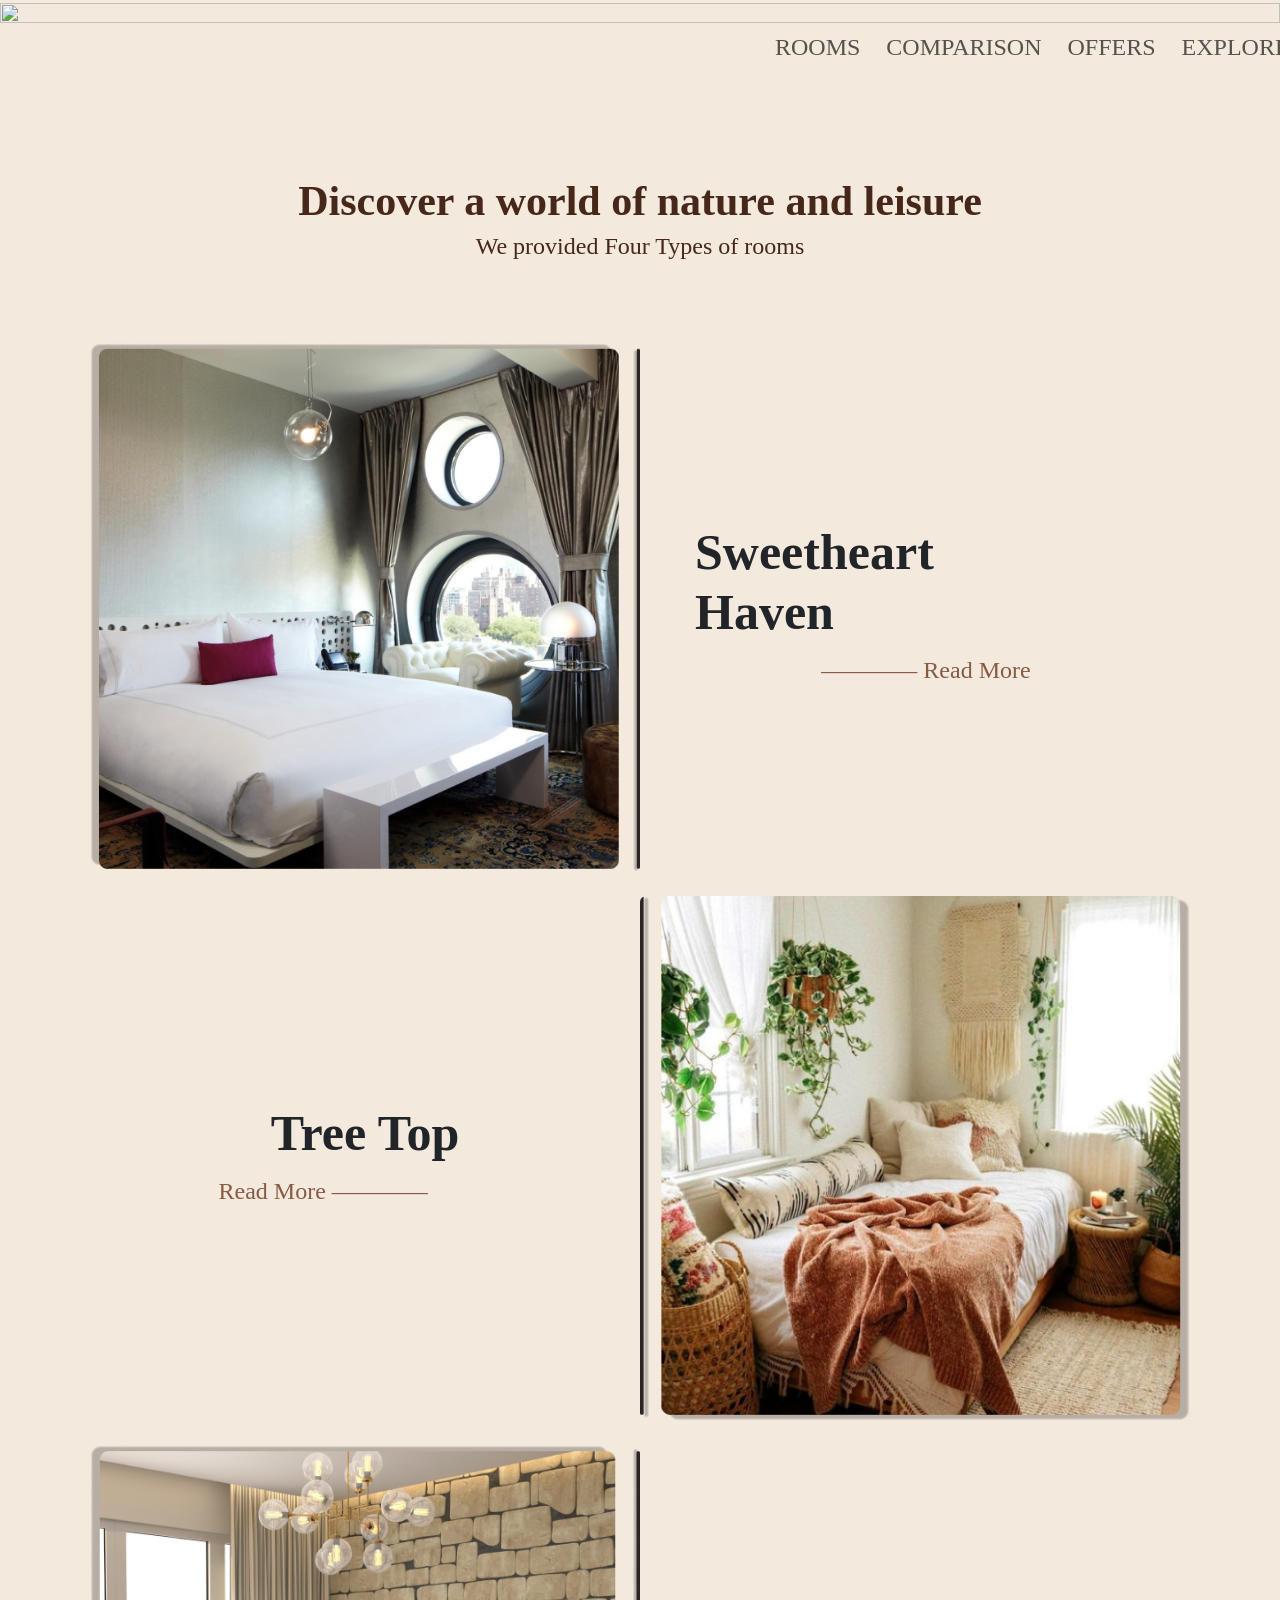
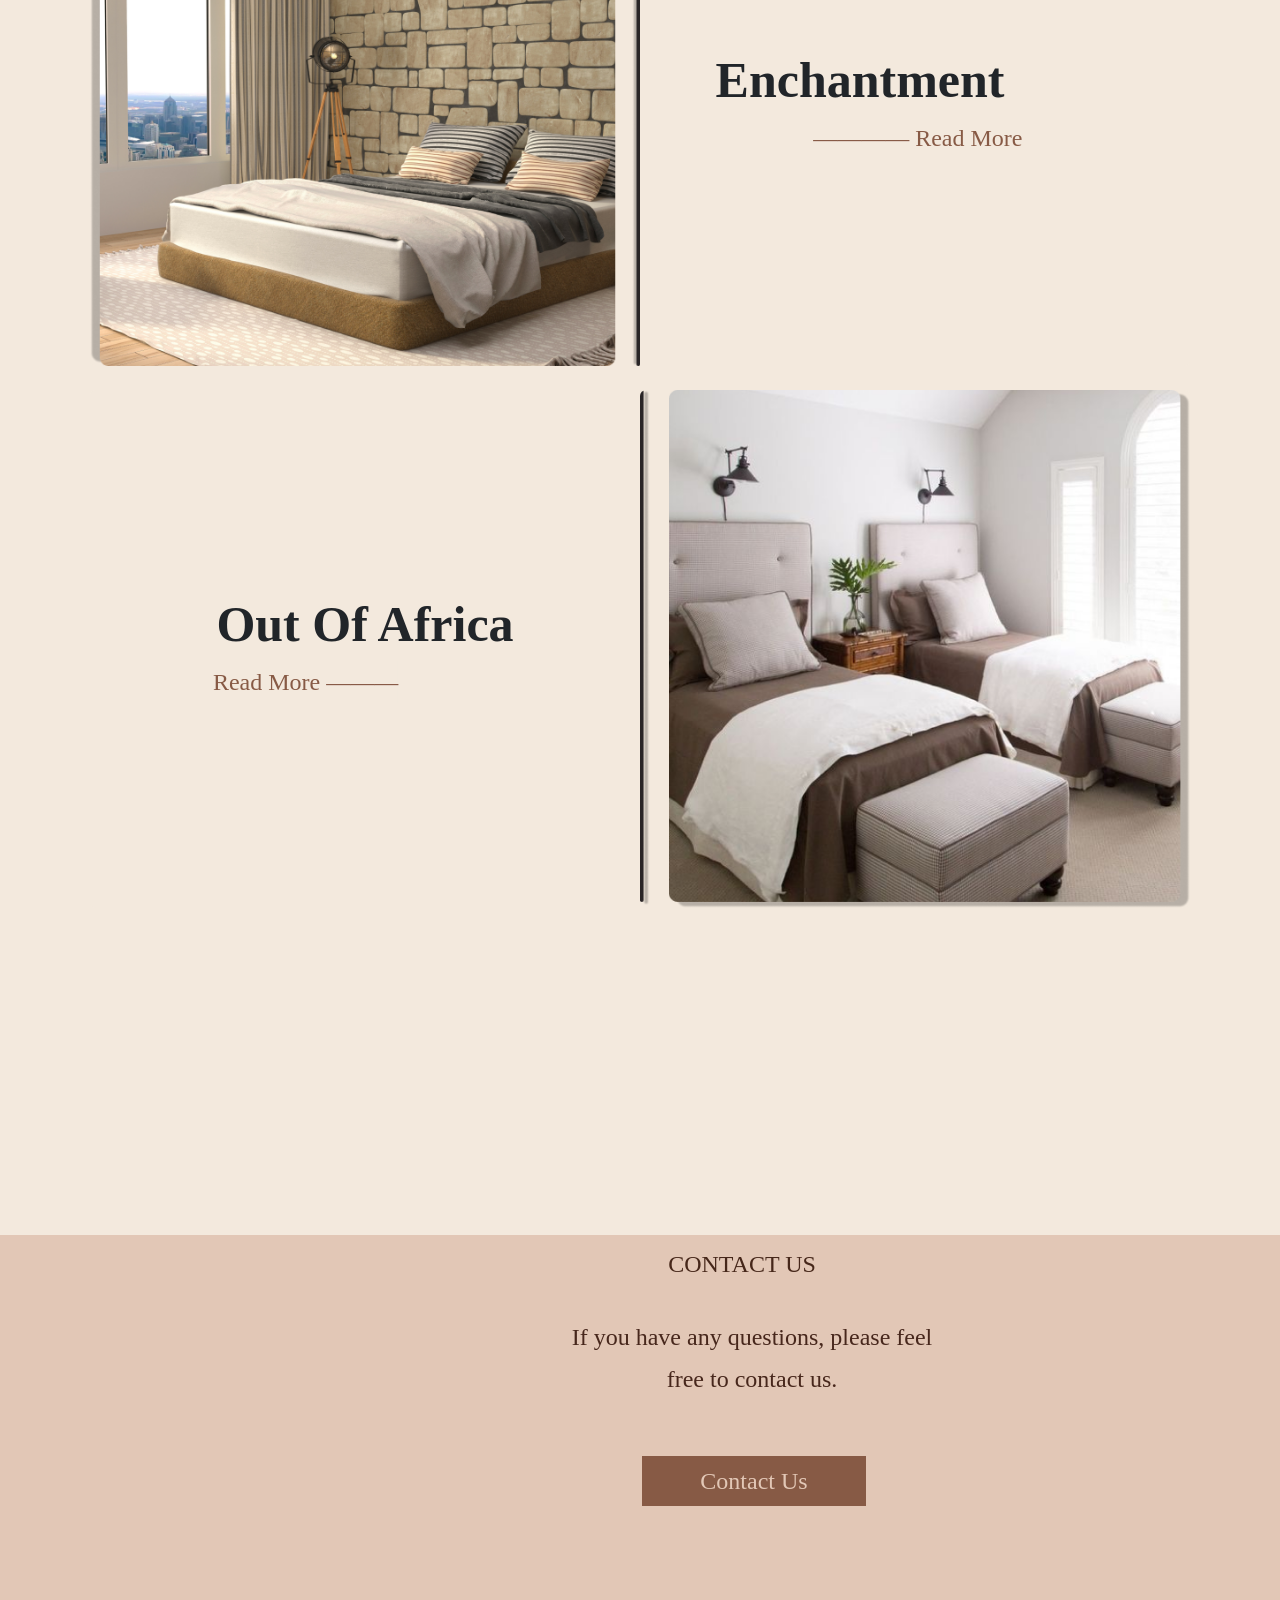
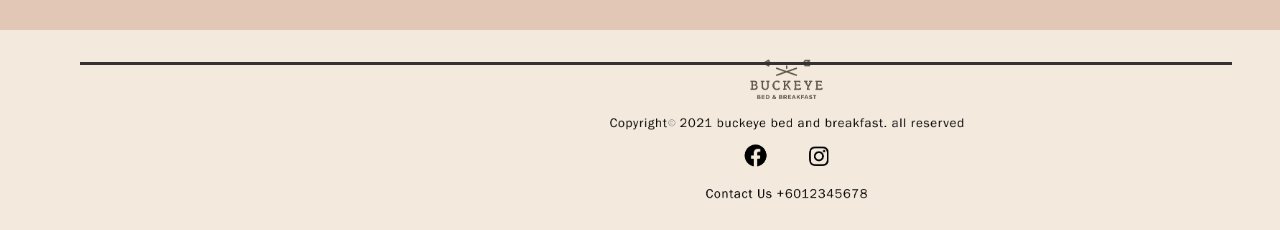
==== Room.html @ e017024c "New code" ====
<!doctype html>
<html lang="en">

<head>
  <!-- Required meta tags -->
  <meta charset="utf-8">
  <meta name="viewport" content="width=device-width, initial-scale=1, maximum-scale=1">
  <meta http-equiv="X-UA-Compatible" content="ie=edge">

  <link href="https://cdn.jsdelivr.net/npm/bootstrap@5.1.3/dist/css/bootstrap.min.css" rel="stylesheet" integrity="sha384-1BmE4kWBq78iYhFldvKuhfTAU6auU8tT94WrHftjDbrCEXSU1oBoqyl2QvZ6jIW3" crossorigin="anonymous">
  <script src="https://cdn.jsdelivr.net/npm/bootstrap@5.1.3/dist/js/bootstrap.bundle.min.js" integrity="sha384-ka7Sk0Gln4gmtz2MlQnikT1wXgYsOg+OMhuP+IlRH9sENBO0LRn5q+8nbTov4+1p" crossorigin="anonymous"></script>
  <link rel="stylesheet" href="css/room.css">


  <title>Bucketeye Bed & Breakfast</title>
</head>

<style>

</style>

<body>

  <!-- Content 1 TOP NAV -->
  <div class="banner">
    <img src="images/roombanner.png">

    <div class="v-middle caption mt-30">
      <div class="container">
        <div class="row">
          <div class="col-md-7">
          </div>
        </div>
      </div>
    </div>
    <div class="row">
      <a class="navbar-brand" href="index.html">
        <img src="images/Brown.png" alt="">
      </a>
      <!-- Content Goes Here in Column -->
      <nav class="navbar navbar-expand-md navbar-light fixed-top">
        <div class="container-fluid">



          <!-- Navbar links -->
          <div class="collapse navbar-collapse" id="navbarCollapse">
            <ul class="navbar-nav me-auto mb-2 mb-md-0">
              <li class="nav-item"><a class="nav-link" href="Room.html">ROOMS</a></li>
              <li class="nav-item"><a class="nav-link" href="comparison.html">COMPARISON</a></li>
              <li class="nav-item"><a class="nav-link" href="offer.html">OFFERS</a></li>
              <li class="nav-item"><a class="nav-link" href="explore.html">EXPLORE</a></li>
              <li class="nav-item"><a class="nav-link" href="#">CONTACT US</a></li>


              <!-- <li class="nav-item">
                    <a class="nav-link disabled">Disabled</a>
                  </li>
                  <li class="nav-item">
                    <a class="nav-link active" aria-current="page" href="#">Home</a>
                  </li> -->
            </ul>

          </div>
        </div>
      </nav>
    </div>
  </div>


  <!-- Menu Mobile -->
  <div class="hidemenu">
    <nav class="menu">
      <div class="hamburger-menu" href="#">
        <div class="m-lines lines-1"></div>
        <div class="m-lines lines-2"></div>
        <div class="m-lines lines-3"></div>
      </div>
      <ul class="menu-list">
        <img class="menufooter" src="images/Menu.png">
        <li class="menu-item">
          <a href="Room.html" class="menu-link">Rooms</a>
        </li>
        <li class="menu-item">
          <a href="comparison.html"\ class="menu-link">Comparison</a>
        </li>
        <li class="menu-item">
          <a href="offer.html" class="menu-link">Offers</a>
        </li>
        <li class="menu-item">
          <a href="explore.html" class="menu-link">Explore</a>
        </li>
        <li class="menu-item">
          <a href="#" class="menu-link">Contact Us</a>
        </li>
      </ul>

    </nav>
  </div>

  <!-- NAV BAR JS SCRIPT -->

  <script src="js/script.js"></script>

  <!--  Menu Mobile End-->

  <!-- Content Room websites -->

  <div class="container">
    <div class="row">
      <div class="content2">
        <h2 class="rooms section-title" style="text-align: center"><span>Discover a world of nature and leisure</span></h2>

        <p style="text-align: center">We provided Four Types of rooms</p>
      </div>
    </div>
  </div>

  <div class="col goodbye374 hi1200">
    <div class="col d-flex justify-content-center">
      <div class="card mb-4 sm-2" style="width: 1100px;">
        <div class="row g-0">
          <div class="col-md-6">
            <img src="images\rtest.png" class="img-fluid rounded-start" alt="room1">
          </div>
          <div class="col-md-6">
            <div class="card-bodya">
                <h5 class="card-title"><span>Sweetheart Haven</span></h5>

              <a href="roomsdetails_sweetheart.html">
                 <button class="buttona">———— Read More</button></a>
            </div>
          </div>
        </div>
      </div>
    </div>
  </div>
  <div class="col goodbye374 hi1200">
    <div class="col d-flex justify-content-center">
      <div class="card mb-4 sm-6" style="width: 1100px;">
        <div class="row g-0">
          <div class="col-md-6">
            <div class="card-bodyb">
                <h5 class="card-title" style="text-align: center"><span>Tree Top</span></h5>

                <a href="roomsdetails_treetop.html"><button class="buttonb">Read More ————</button></a>
            </div>
          </div>
          <div class="col-md-6">
            <img src="images\room2.png" class="img-fluid rounded-start" alt="room1">
          </div>
        </div>
      </div>
    </div>
  </div>
  <div class="col goodbye374 hi1200">
    <div class="col d-flex justify-content-center">
      <div class="card mb-4" style="width: 1100px;">
        <div class="row g-0">
          <div class="col-md-6">
            <img src="images\room3.png" class="img-fluid rounded-start" alt="room1">
          </div>
          <div class="col-md-6">
            <div class="card-bodya">
                <h5 class="card-title"><span>Enchantment</span></h5>

              <button class="buttona">———— Read More</button>
            </div>
          </div>
        </div>
      </div>
    </div>
  </div>
  <div class="col goodbye374 hi1200">
    <div class="col d-flex justify-content-center">
      <div class="card mb-4" style="width: 1100px;">
        <div class="row g-0">
          <div class="col-md-6">
            <div class="card-bodyb">
                <h5 class="card-title" style="text-align: center"><span>Out Of Africa</span></h5>

              <button class="buttonb">Read More ———</button>
            </div>
          </div>
          <div class="col-md-6">
            <img src="images\room4.png" class="img-fluid rounded-start" alt="room1">
          </div>
        </div>
      </div>
    </div>
  </div>



  <!-- Content 3 Contact -->
  <div class="contact">
    <div class="lines3"></div>

    <section id="contact" class="contact section-padding2" data-scroll-index="6">
      <img class="contact-background" src="images/Contact.png">
      <div class="container">
        <div class="row">
          <div class="col-md-12 animate-box" data-animate-effect="fadeInUp">

            <div class="content9">
              <h4 style="text-align: center">CONTACT US</h4>
              <p style="text-align: center">If you have any questions, please feel free to contact us.</p>

              <a href="#"><button class="btn button4"><span>Contact Us</span></button></a>
            </div>
          </div>

        </div>
      </div>
    </section>
  </div>
  <!-- Footer -->
  <div class="footer"><img src="images/Active.png" style="max-height: 200px">
  </div>

</body>

</html>
---- css/room.css ----
/* ======= Google fonts (Oswald & Didact Gothic) ======= */
@import url('https://fonts.googleapis.com/css2?family=Didact+Gothic&family=Oswald:wght@200;300;400;500;600;700&display=swap');

/* ======= Basic style ======= */
html,
body {
  -moz-osx-font-smoothing: grayscale;
  -webkit-font-smoothing: antialiased;
  -moz-font-smoothing: antialiased;
  font-smoothing: antialiased;
}

* {
  margin: 0;
  padding: 0;
  -webkit-box-sizing: border-box;
  box-sizing: border-box;
  outline: none;
  list-style: none;
  word-wrap: break-word;
}

body::-webkit-scrollbar {
    display: none;
  }

body {
  font-family: 'Franklin Gothic Book';
  font-size: 24px;
  font-weight: normal;
  line-height: 1.75em;
  color: #46271A;
  overflow-x: hidden !important;
  background: #F3E9DD;
  min-height: 75rem;
  padding-top: 4.5rem;
  -ms-overflow-style: none;
}

.banner {
  position: relative;
  bottom: 80px;
  width: 100%;
  height: 20%;
}

.banner img {
  width: 100%;
  height: 100%;
}

/* ======= Navbar style ======= */
.navbar {
  position: absolute;
  left: 0;
  top: 0;
  width: 100%;
  background: transparent;
  z-index: 99;
  padding-right: 0;
  padding-left: 0;
  padding-top: 0px;
  padding-bottom: 0;
  height: 70px;
}

.navbar .icon-bar {
  color: #b19777;
}

.navbar .navbar-nav .nav-link {
  position: relative;
  left: 750px;
  font-family: 'Cinzel';
  font-size: 24px;
  font-weight: 250;
  text-transform: uppercase;
  text-align: left;
  margin: 5px 5px;
  margin-top: 45px;
  -webkit-transition: all .1s;
  transition: all .2s;
}

.navbar .navbar-nav .nav-link.black-color {
  color: #46271A;
}

.navbar .navbar-nav .nav-link:hover {
  color: #292526;
}

.navbar .navbar-nav .active {
  color: #46271A !important;
}

.navbar-brand {
  padding-left: 0px;
  position: relative;
  margin-top: 10px;
  bottom: 740px;
  left: 30px;
  width: 160px;
  height: 100px;
  text-align: center;
}

/*-------Menu------*/
.hidemenu {
  display: none;
}

.menu {
  display: none;
}
/* ------ /* room COntent */

.content2 {
  position: relative;
  top: -50px;
  bottom: 100px;
}

h2 {
  font-family: "Cinzel";
  font-size: 42px;
  font-weight: bold;
}

p {
  font-family: 'Franklin Gothic Book';
  position: relative;
  top: -10px;
}

.card {
  font-family: "Cinzel";
  margin-top: : 10px;
  margin-bottom: 10px;
  background-color: #F3E9DD;
  border: none;
}
 h5 {
   font-weight: bold;
   font-size: 50px;

 }

 .card-bodya{
   position: absolute;
   top: 50%;
   left: 70%;
   transform: translate(-50%, -50%);
 }

 .card-bodyb{
   position: absolute;
   top: 50%;
   left: 25%;
   transform: translate(-50%, -50%);
 }

 .buttona{
   font-size: 24px;
   position: relative;
   bottom: -20px;
   left: 70%;
   transform: translate(-50%, -50%);
   -ms-transform: translate(-50%, -50%);
   background-color: #F3E9DD;
   border: none;
   margin-top: : 10px;
   color: #47271C;
   font-family: 'Franklin Gothic Book';
   opacity: 1;
   color: #875A45;
 }
  .buttona:hover{
    opacity: 0.5;
    font-size: 25px;
  }
 .buttonb{
   font-size: 24px;
   position: relative;
   bottom: -20px;
   left: 30%;
   transform: translate(-50%, -50%);
   -ms-transform: translate(-50%, -50%);
   background-color: #F3E9DD;
   border: none;
   margin-top: : 10px;
   color: #47271C;
   font-family: 'Franklin Gothic Book';
   opacity: 1;
   color: #875A45;
 }
  .buttonb:hover{
    opacity: 0.5;
    font-size: 25px;
  }
/* ------ Contact -----*/

.content9 {
    height: 300px;
}
.contact-background {
  position: relative;
  top: 300px;
  width:100%;
  max-height: 475px;
}

.content9 h4{
  position: relative;
  top: -80px;
  left: 560px;
  width:200px;
  font-family: 'Cinzel';

}

.content9 p{
    position: relative;
    text-align: center;
    left: 470px;
    width: 400px;
    top: -50px;
    color: #47271C;
    font-family: 'Franklin Gothic Book';
    font-size: 24px;
}

.button4 {
  position: relative;
  top: -10px;
  left: 560px;
  align-content: center;
  border: none;
  /* Remove borders */
  color: #E2C7B6;
  /* Add a text color */
  cursor: pointer;
  /* Add a pointer cursor on mouse-over */
  background-color: #875A45;
  width: 224px;
  height: 50px;
  border-radius: 0px;
  text-align: center;
  font-size: 24px;
  font-family: Franklin Gothic Book;
}

.button4 span {
  cursor: pointer;
  display: inline-block;
  position: relative;
  transition: 0.5s;
}

.button4 span:after {
  content: '\00bb';
  position: absolute;
  padding-left: 23px;
  opacity: 0;
  top: 0;
  font-size: 24px;
  right: -20px;
  transition: 0.5s;
}

.button4:hover span {
  padding-right: 25px;
  color: #E2C7B6;
}

.button4:hover span:after {
  opacity: 1;
  right: 0;
}

.btn:active {
  color: #EDD7BE;
  background-color: #47271C !important;
  box-shadow: 2px 3px #666;
  transform: translateY(2px);
}

.lines3 {
  position: relative;
  border-bottom: 3px solid #323232;
  top: 730px;
  left: 80px;
  width: 90%;
  padding-top: 0px;
  z-index: 3;
  color:#47271C; 
}

/* ------ Footer -----*/
.footer {
  position: relative;
  top: 0px;
  left: 600px;
  max-height: 200px;
}


/* ------ Nav mobile size -----*/
@media screen and (max-width: 991px) {
  .navbar .navbar-nav {
    display: none;
  }

  .navbar-brand {
    width: 25%;
    height: 7%;
    margin-top: 10px;
    position: fixed;
    left: 10px;
    top: 1px;
    z-index: 7;
  }

  .navbar {
    display: none;
  }

  h2 {
    font-size: 12px !important;
    line-height: 1.5em;
    margin-bottom: 15px !important;
    margin-top: 12px !important;
    letter-spacing: 2px !important;
  }

  h5 {
    font-size: 20px;
  }

  p {
    font-size: 9px;
  }
    a{
        max-width: 100px;
    }
}

/* ------ contact and footer -----*/
@media only screen and (max-width: 991px) {
  .grid {
    grid-template-columns: 1fr 1fr;
    gap: 2%;
  }
}

@media only screen and (max-width: 991px) {
  .grid {
    grid-template-columns: 1fr 1fr;
    gap: 2%;
    padding-bottom: 25%;
  }

  .container {
    padding: 0 1rem;
  }

  body {
    font-size: 10px;
  }
}
/* ------ /* room COntent mobile size */
@media only screen and (max-width: 991px) {
.content2 {
  position: relative;
  top: -50px;
  bottom: 100px;
}

h2 {
  font-family: "Cinzel";
  font-size: 42px;
  font-weight: bold;
}

p {
  font-family: 'Franklin Gothic Book';
  position: relative;
  top: -10px;
}

.card {
    padding: 40px;
  font-family: "Cinzel";
  background-color: #F3E9DD;
  border: none;
}

 .card-bodya{
   position: absolute;
   top: 100%;
     width: 200px;
   left: 40%;
   transform: translate(-50%, -50%);
 }

 .card-bodyb{
   position: absolute;
   top: 105%;
   left: 75%;
     width: 120px;
   transform: translate(-50%, -50%);
 }

 .buttona{
   font-size: 16px;
   position: relative;
   bottom: -10px;
   left: 105%;
   transform: translate(-50%, -50%);
   -ms-transform: translate(-50%, -50%);
   background-color: #F3E9DD;
   border: none;
   margin-top: : 10px;
   color: #47271C;
   font-family: 'Franklin Gothic Book';
   opacity: 1;
   color: #875A45;
 }
  .buttona:hover{
    opacity: 0.5;
    font-size: 16px;
  }
    .buttonb{
   font-size: 16px;
   position: relative;
   bottom: 40px;
   left: -95%;
        width: 200px;
   transform: translate(-50%, -50%);
   -ms-transform: translate(-50%, -50%);
   background-color: #F3E9DD;
   border: none;
   margin-top: : 10px;
   color: #47271C;
   font-family: 'Franklin Gothic Book';
   opacity: 1;
   color: #875A45;
 }
  .buttonb:hover{
    opacity: 0.5;
    font-size: 16px;
  }
}
/* ------ Menu mobile size -----*/
@media screen and (max-width: 991px) {
  .hidemenu {
    display: block;
  }

  .menu {
    width: 100%;
    height: 100%;
    background-color: #E2C7B6;
    opacity: 80%;
    filter: alpha(opacity=100);
    position: fixed;
    top: 0;
    left: -100%;
    display: flex;
    justify-content: left;
    align-items: left;
    padding-bottom: 1%;
    transition: left .8s cubic-bezier(1, 0, 0, 1);
    z-index: 5;
  }

  .menu:hover {
    opacity: 0.8;
    filter: alpha(opacity=100);
  }

  .change {
    left: 0;
  }

  .hamburger-menu {
    width: 35px;
    height: 35px;
    position: fixed;
    top: 20px;
    left: 320px;
    cursor: pointer;
    display: flex;
    flex-direction: column;
    justify-content: space-around;
  }

  .m-lines {
    width: 100%;
    height: 3px;
    background-color: #47271C;
    transition: all 0.8s;
  }

  .change .lines-1 {
    transform: rotateZ(-405deg) translate(-11px, 9px);
  }

  .change .lines-2 {
    opacity: 0;
  }

  .change .lines-3 {
    transform: rotateZ(405deg) translate(-11px, -9px);
  }

  .menu-list {
    text-align: center;
  }

  .menu-item {
    list-style: none;
    position: relative;
    top: 150px;
    padding-top: 25px;
    padding-bottom: 25px;
  }

  .menu-link {
    text-decoration: none;
    font-size: 45px;
    color: #47271C;
    text-transform: uppercase;
    font-weight: 300;
    letter-spacing: 1px;
    font-family: "Cinzel";
  }

  .menu-link:hover {
    color: #875A45;
  }

  .menu-link::before,
  .menu-link::after {
    content: " ";
    width: 100%;
    height: 2px;
    background-color: #47271C;
    position: absolute;
    left: 0;
    transform: scaleX(0);
    transition: transform 0.5s;
  }

  .menu-link::after {
    bottom: 0;
    transform-origin: right;
  }

  .menu-link::before {
    top: 0;
    transform-origin: left;
  }

  .menu-link:hover::before,
  .menu-link:hover::after {
    transform: scaleX(1);
  }

  .menufooter {
    position: absolute;
    top: 70%;
    left: 3%;
    width: 350px;
    height: 70px;
  }
}



/* ------ Contact mobile size -----*/
@media screen and (max-width: 991px) {
  .contact-background {
    max-height: 127.5px;
    position: relative;
    top: 150px;
  }

  .content9 {
    position: relative;
    top: 50px;
      height: 100px;
    left: 10px;
    letter-spacing: 1px;
  }

  .content9 h4 {
      position: relative;
      left: 62px;
      top: 0px;
    font-size: 16px;
    padding-left: 0px;
    margin-bottom: 2px;
  }

  .content9 p {
      font-size: 12px;
    margin-bottom: 1px;
    position: relative;
      width: 350px;
      top: 10px;
    left: -20px;
  }

  .button4 {
        height: 25px;
      width: 100px;
      position: absolute;
      top: 60px;
      left: 110px;
        font-size: 11px;
    }
    .button4 span {
        position: relative;
        bottom: 3px;
        right: 0px;
    }
    .button4 span:after {
        position: absolute;
        top: -11px;
    }
.button4:hover span {
  padding-right: 20px;
  color: #E2C7B6;
}
  .lines3 {
    position: relative;
    top: 260px;
      left: 20px;
    width: 90%;
  }
}

/* ------ Footage page mobile size -----*/
 @media screen and (max-width: 991px) {
  .footer {
    position: relative;
    top: 40px;
      width: 0px;
    left: 50px;
  }

  .footer img{
    width: 280px;
    height: 150px;
  }
}
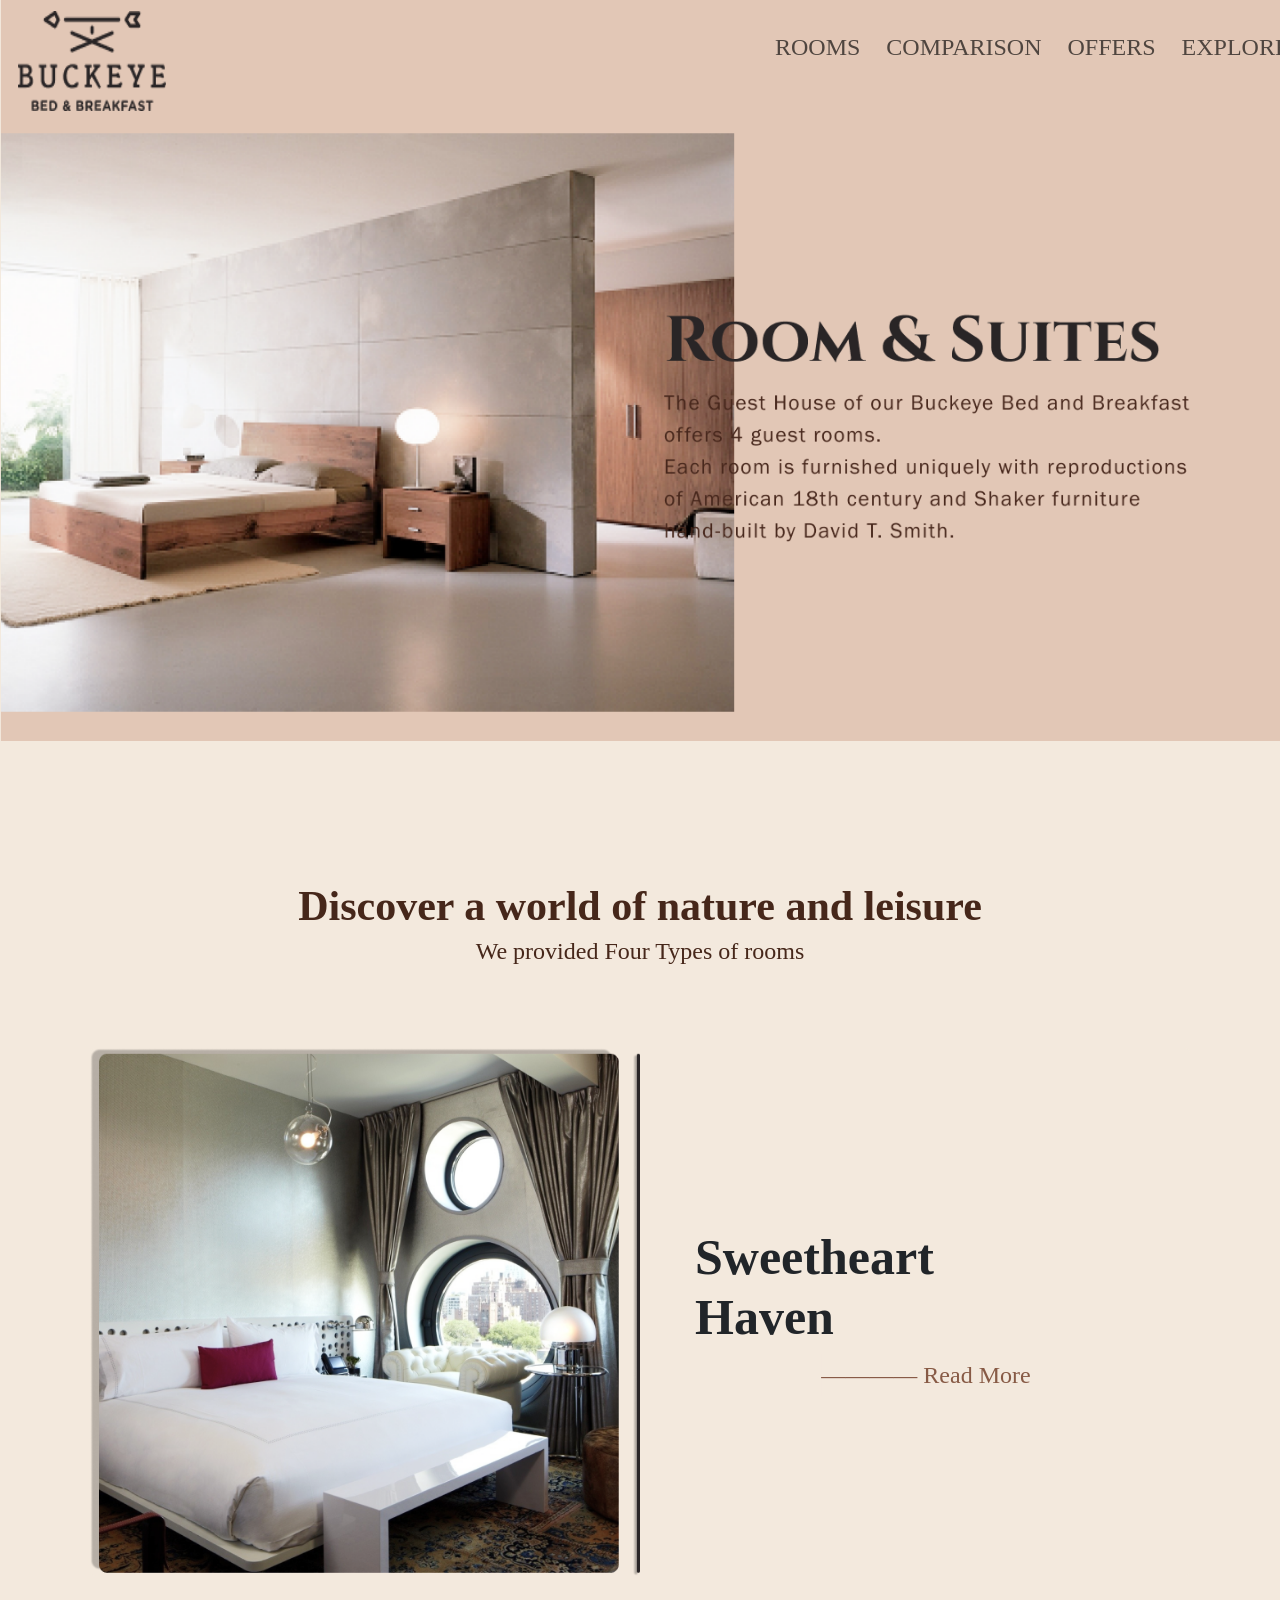
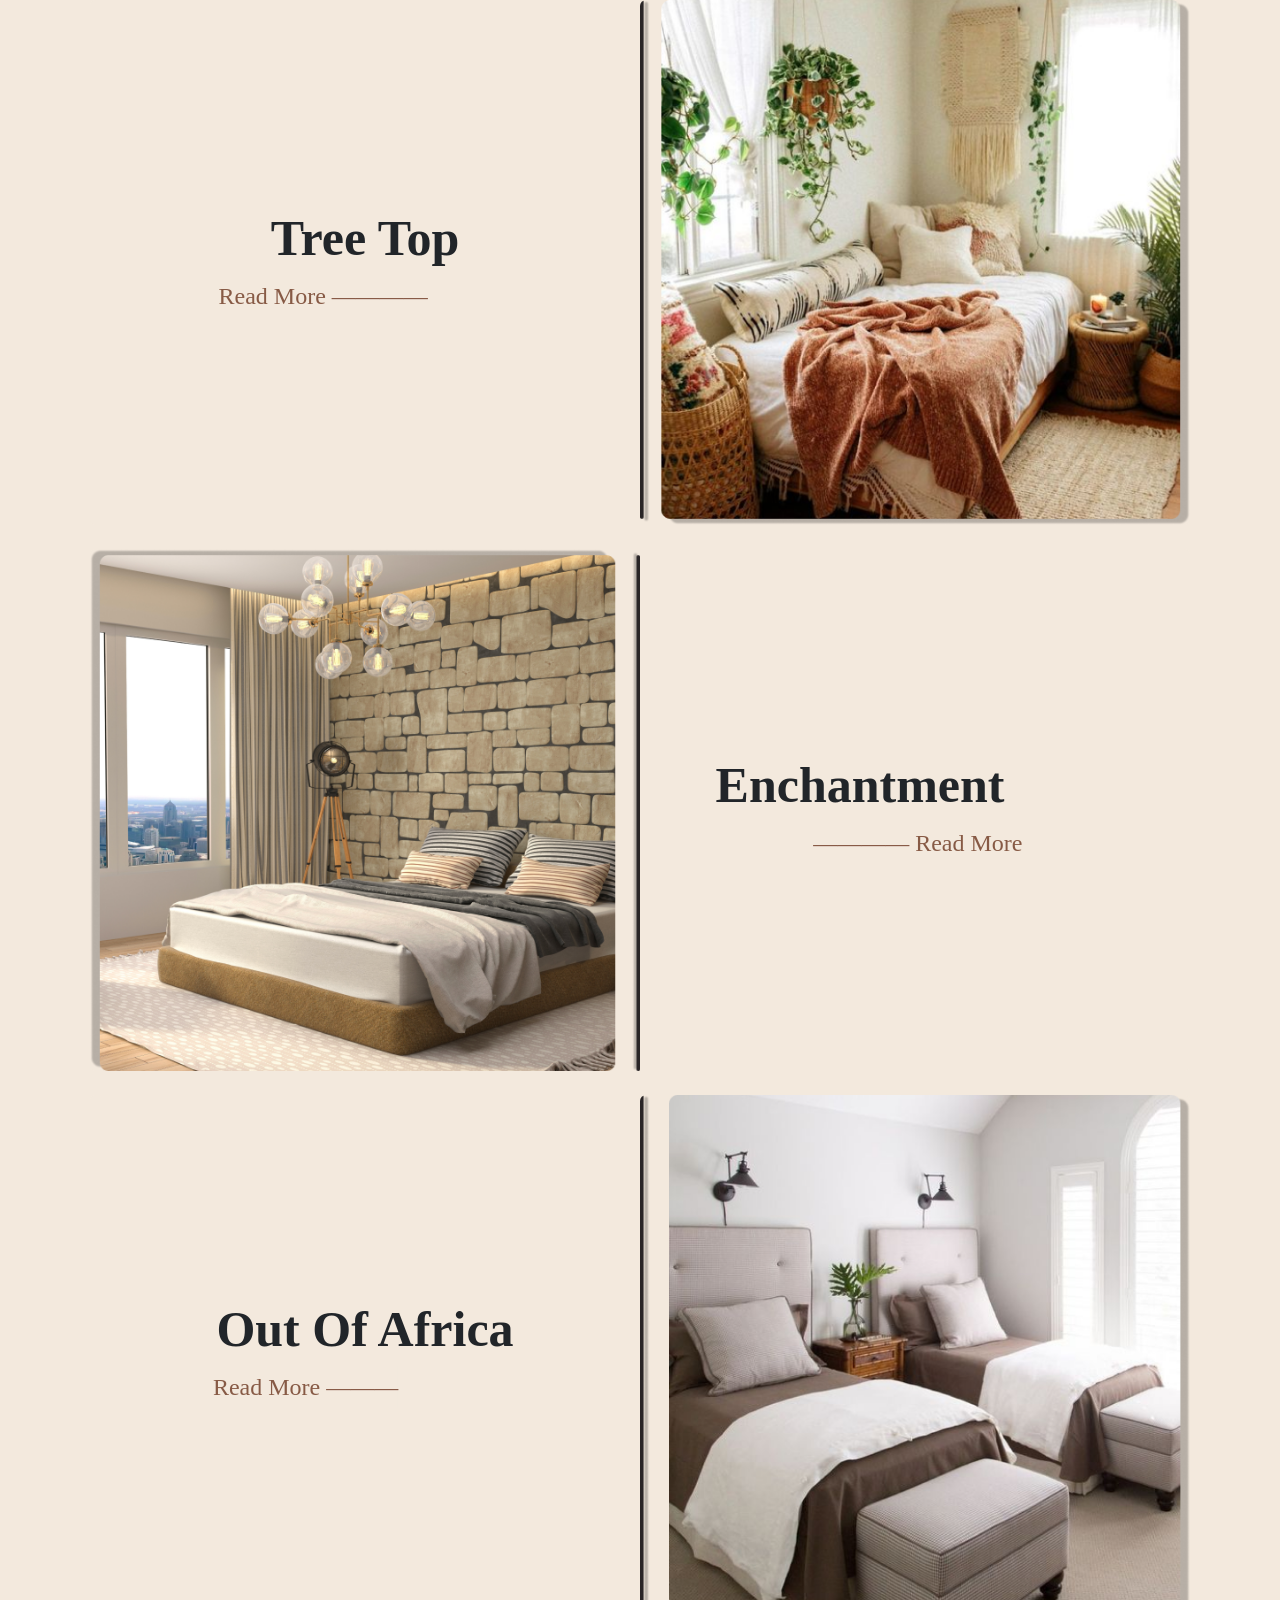
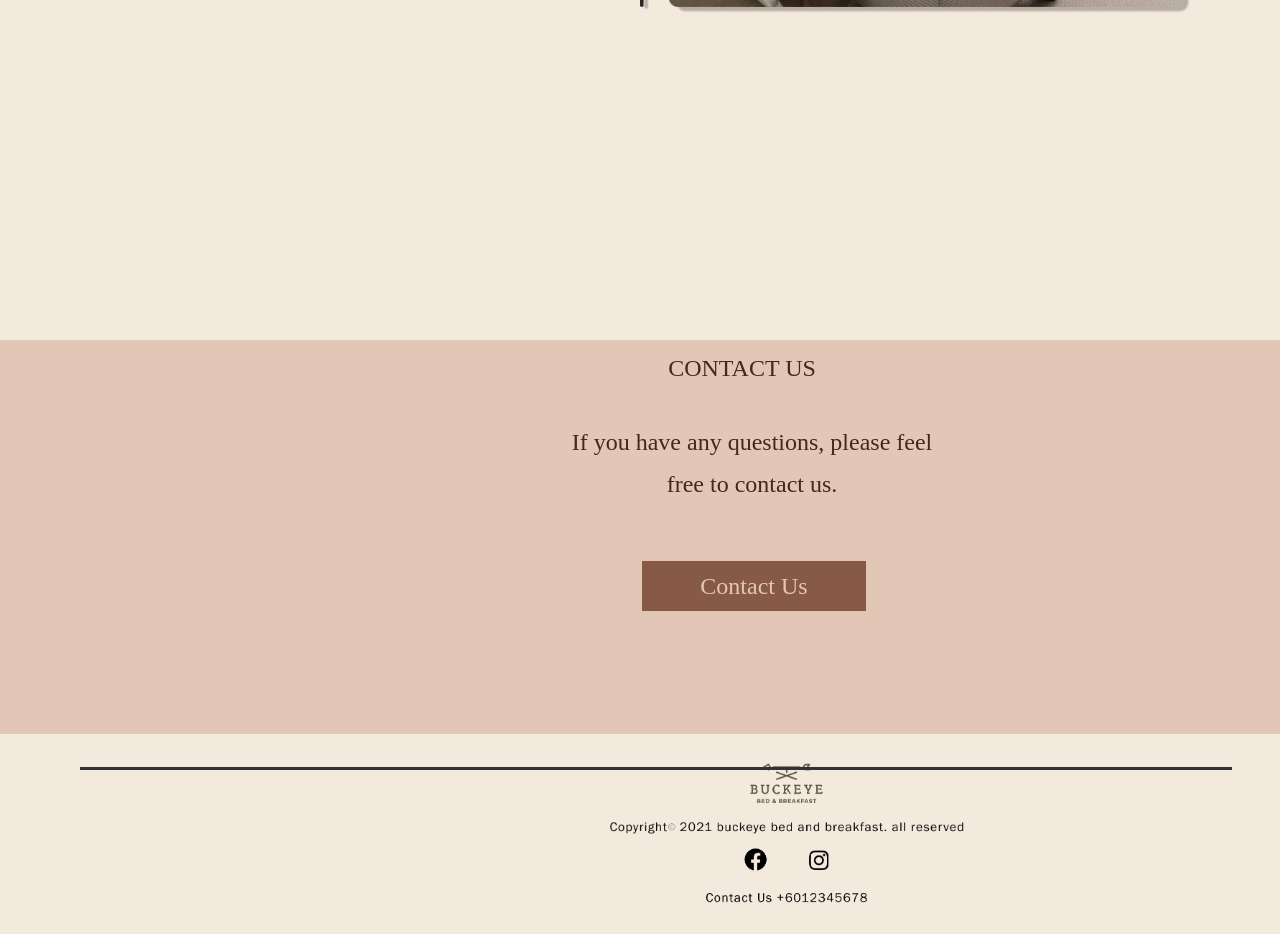
==== commit 359b2758: "Update Room.html" ====
--- a/Room.html
+++ b/Room.html
@@ -23,7 +23,7 @@
 
   <!-- Content 1 TOP NAV -->
   <div class="banner">
-    <img src="images/roombanner.png">
+    <img src="images/roomBanner.png">
 
     <div class="v-middle caption mt-30">
       <div class="container">
